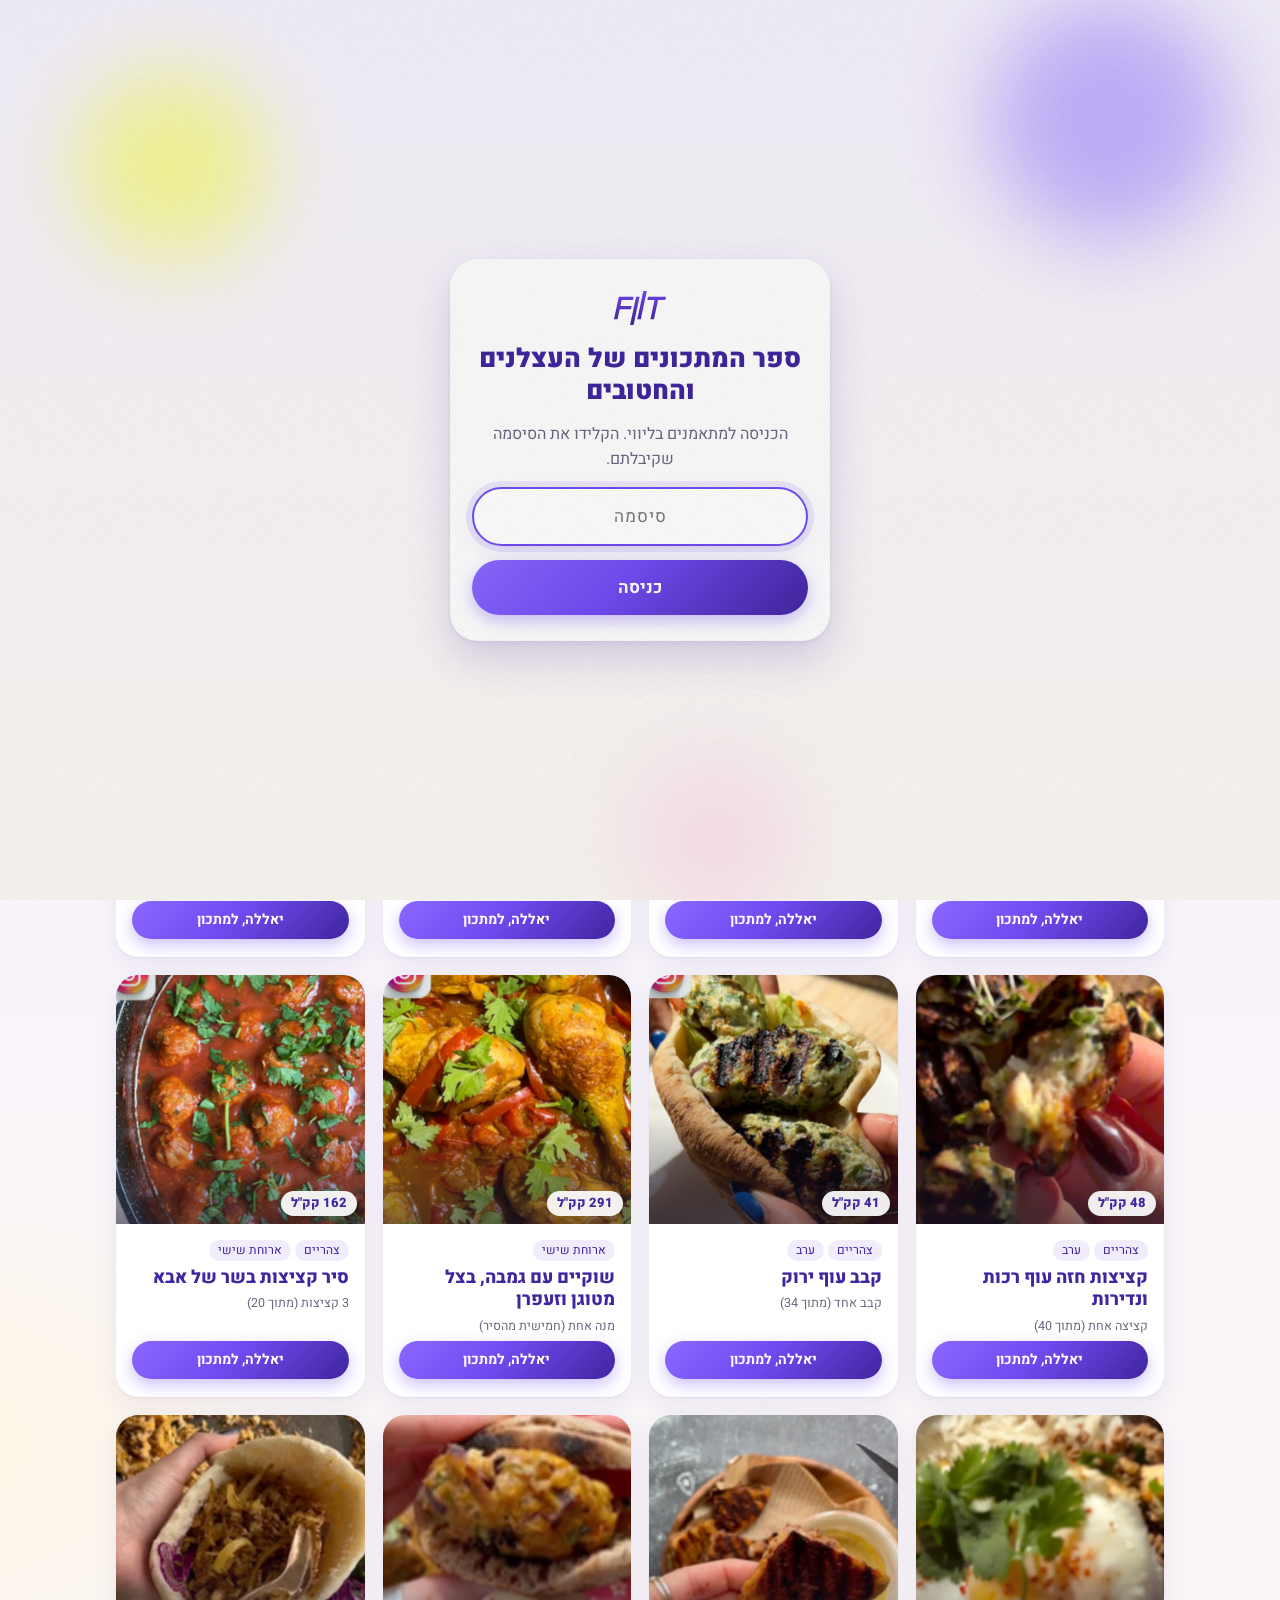
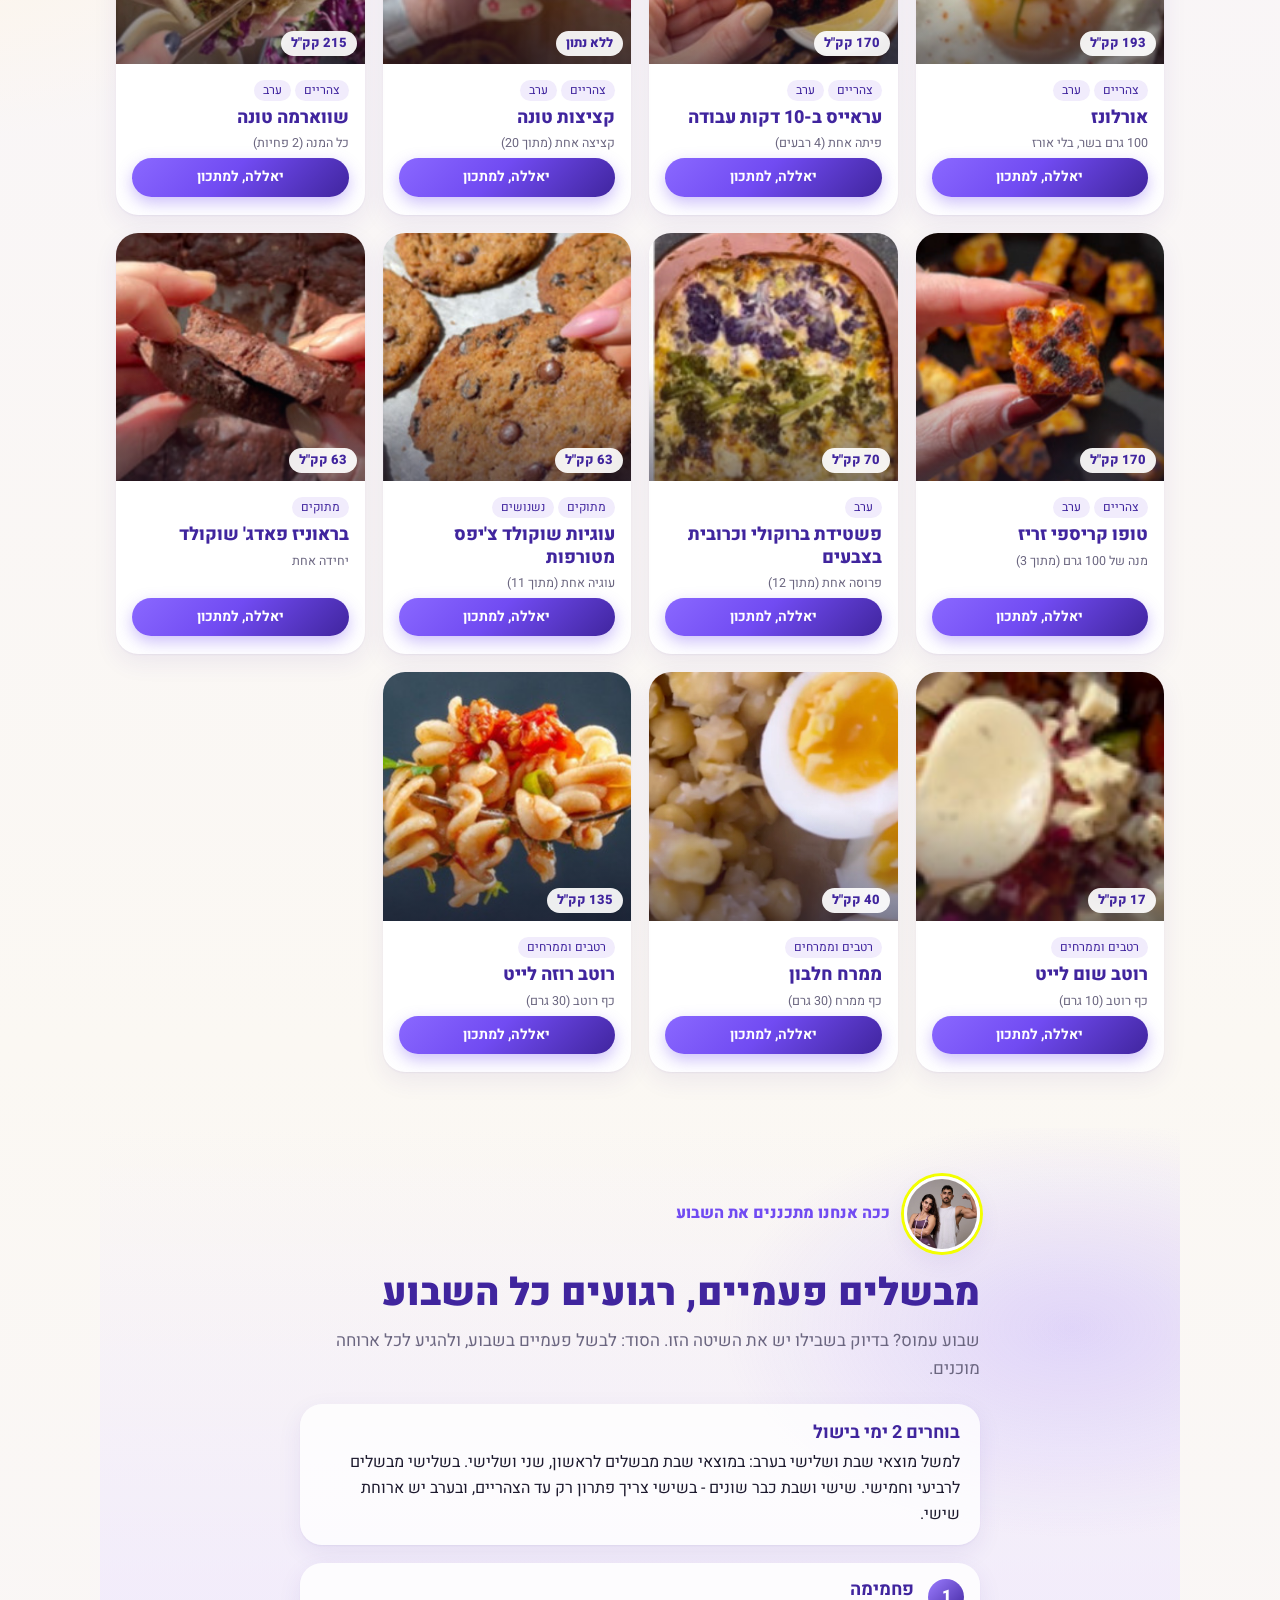
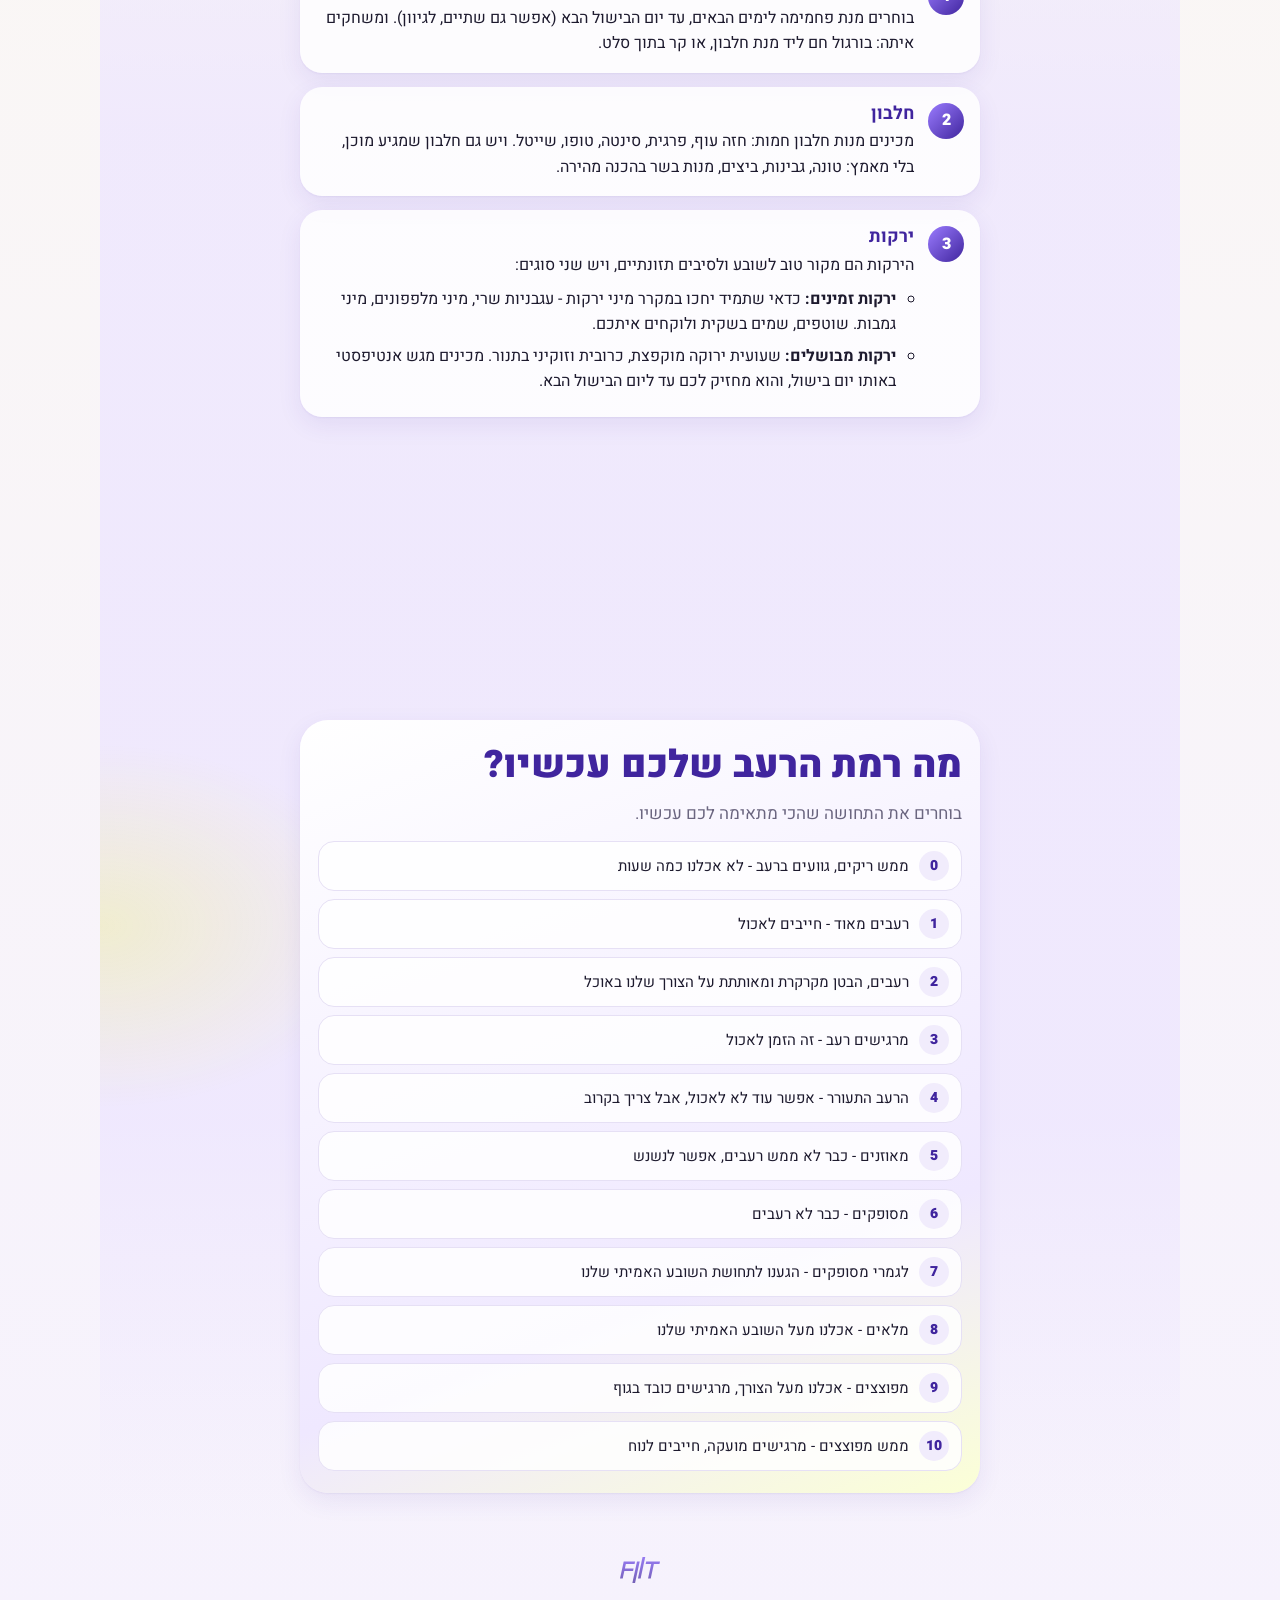
==== index.html @ 49d3787c "ממשק המתכונים של TOOFIT - גרסה 0.1 Co-Authored-By: Claude Opus 5.5 <noreply@anthropic.com>" ====
<!doctype html>
<html lang="he" dir="rtl">
<head>
  <meta charset="utf-8">
  <meta name="viewport" content="width=device-width, initial-scale=1, viewport-fit=cover">
  <meta name="theme-color" content="#f6f2fd">
  <title>ספר המתכונים של TOOFIT</title>
  <link rel="icon" href="assets/logo-icon.svg">
  <link rel="preconnect" href="https://fonts.googleapis.com">
  <link rel="preconnect" href="https://fonts.gstatic.com" crossorigin>
  <link href="https://fonts.googleapis.com/css2?family=Heebo:wght@400;500;700;800;900&display=swap" rel="stylesheet">
  <link rel="stylesheet" href="styles.css">
  <script src="gate.js"></script>
</head>
<body>
  <div class="gate" id="gate" role="dialog" aria-modal="true" aria-labelledby="gateTitle">
    <div class="blobs" aria-hidden="true">
      <span class="blob b1"></span><span class="blob b2"></span><span class="blob b3"></span>
    </div>
    <form class="gate-card" id="gateForm" autocomplete="off">
      <img src="assets/logo.svg" alt="TOOFIT" class="gate-logo">
      <h1 id="gateTitle">ספר המתכונים של <span class="hl">העצלנים והחטובים</span></h1>
      <p>הכניסה למתאמנים בליווי. הקלידו את הסיסמה שקיבלתם.</p>
      <label class="search gate-field">
        <input id="gatePassword" type="password" placeholder="סיסמה" aria-label="סיסמה" required>
      </label>
      <p class="gate-error" id="gateError" role="alert" hidden>הסיסמה לא נכונה. נסו שוב.</p>
      <button type="submit" class="pill pill-primary gate-btn">כניסה</button>
    </form>
  </div>

  <header class="topbar">
    <a href="#top" class="topbar-logo" aria-label="TOOFIT - לראש הדף"><img src="assets/logo.svg" alt="TOOFIT"></a>
    <button class="pill pill-week" id="openWeek" type="button">
      השבוע שלי <span class="count" id="weekCount">0</span>
    </button>
  </header>

  <main id="top">
    <section class="hero">
      <div class="blobs" aria-hidden="true">
        <span class="blob b1"></span><span class="blob b2"></span><span class="blob b3"></span>
      </div>
      <h1>ספר המתכונים של <span class="hl">העצלנים והחטובים</span></h1>
      <p>אוכל טעים ומגוון, עם כל הערכים התזונתיים - בלי להרגיש בדיאטה.</p>
    </section>

    <section class="finder" aria-label="חיפוש וסינון">
      <label class="search">
        <svg viewBox="0 0 24 24" aria-hidden="true"><circle cx="11" cy="11" r="7"/><path d="m20 20-3.5-3.5"/></svg>
        <input id="search" type="search" placeholder="מה בא לך לאכול?" autocomplete="off">
      </label>

      <div class="chips" id="mealChips" role="group" aria-label="סוג ארוחה"></div>
      <div class="chips" id="proteinChips" role="group" aria-label="חלבון"></div>

      <div class="cal-filter">
        <label for="calories">קלוריות למנה</label>
        <select id="calories">
          <option value="">הכל</option>
          <option value="150">עד 150 קק"ל</option>
          <option value="300">עד 300 קק"ל</option>
          <option value="400">עד 400 קק"ל</option>
          <option value="500">עד 500 קק"ל</option>
        </select>
      </div>
    </section>

    <section aria-label="מתכונים">
      <p class="result-count" id="resultCount" aria-live="polite"></p>
      <div class="grid" id="grid"></div>
      <p class="empty" id="empty" hidden>לא מצאנו מתכון כזה. נסו מילה אחרת או הסירו סינון.</p>
    </section>

    <section class="tips" id="tips">
      <div class="tips-inner">
        <figure class="tips-us reveal">
          <img src="assets/idan-gil.jpg" alt="עידן וגיל">
          <figcaption>ככה אנחנו מתכננים את השבוע</figcaption>
        </figure>
        <h2 class="reveal">מבשלים פעמיים, רגועים כל השבוע</h2>
        <p class="lead reveal">שבוע עמוס? בדיוק בשבילו יש את השיטה הזו. הסוד: לבשל פעמיים בשבוע, ולהגיע לכל ארוחה מוכנים.</p>

        <div class="tip-card reveal">
          <h3>בוחרים 2 ימי בישול</h3>
          <p>למשל מוצאי שבת ושלישי בערב: במוצאי שבת מבשלים לראשון, שני ושלישי. בשלישי מבשלים לרביעי וחמישי. שישי ושבת כבר שונים - בשישי צריך פתרון רק עד הצהריים, ובערב יש ארוחת שישי.</p>
        </div>

        <ol class="steps-list">
          <li class="reveal">
            <h3>פחמימה</h3>
            <p>בוחרים מנת פחמימה לימים הבאים, עד יום הבישול הבא (אפשר גם שתיים, לגיוון). ומשחקים איתה: בורגול חם ליד מנת חלבון, או קר בתוך סלט.</p>
          </li>
          <li class="reveal">
            <h3>חלבון</h3>
            <p>מכינים מנות חלבון חמות: חזה עוף, פרגית, סינטה, טופו, שייטל. ויש גם חלבון שמגיע מוכן, בלי מאמץ: טונה, גבינות, ביצים, מנות בשר בהכנה מהירה.</p>
          </li>
          <li class="reveal">
            <h3>ירקות</h3>
            <p>הירקות הם מקור טוב לשובע ולסיבים תזונתיים, ויש שני סוגים:</p>
            <ul>
              <li><strong>ירקות זמינים:</strong> כדאי שתמיד יחכו במקרר מיני ירקות - עגבניות שרי, מיני מלפפונים, מיני גמבות. שוטפים, שמים בשקית ולוקחים איתכם.</li>
              <li><strong>ירקות מבושלים:</strong> שעועית ירוקה מוקפצת, כרובית וזוקיני בתנור. מכינים מגש אנטיפסטי באותו יום בישול, והוא מחזיק לכם עד ליום הבישול הבא.</li>
            </ul>
          </li>
          <li class="reveal">
            <h3>מסתכלים על השבוע</h3>
            <p>צריך קופסאות לעבודה? יש אירוע מיוחד? מתארגנים מראש.</p>
          </li>
        </ol>

        <div class="tip-card glow reveal">
          <h3>למה זה עובד</h3>
          <p>כשמכינים מראש, לא מגיעים רעבים לארוחות - ולא נופלים למאכלים שפחות מתאימים לתקופה שבחרתם לעצמכם.</p>
          <p><strong>בהתחלה</strong> תפספסו לפעמים את הכמויות. עם הזמן זה משתפר - לבשל זה סקיל.</p>
        </div>

        <div class="hunger-check reveal" id="hungerCheck">
          <h2>מה רמת הרעב שלכם עכשיו?</h2>
          <p class="lead">בוחרים את התחושה שהכי מתאימה לכם עכשיו.</p>
          <div class="feel-options" id="feelOptions" role="group" aria-label="מה רמת הרעב שלכם עכשיו"></div>
        </div>

        <div class="scale-box" id="scaleBox" hidden>
          <h2>סולם הרעב והשובע</h2>
          <p class="lead"><strong>אוכלים בשלב 3, עוצרים בשלב 7.</strong> אפשר להזיז את הסמן.</p>
          <div class="scale-readout" id="scaleReadout">
            <span class="scale-num" id="scaleNum">3</span>
            <p class="scale-text" id="scaleText"></p>
          </div>
          <input type="range" id="scaleRange" min="0" max="10" step="1" value="3" aria-label="שלב בסולם הרעב והשובע">
          <div class="scale-ticks" aria-hidden="true" id="scaleTicks"></div>
          <div class="feel-result" id="feelResult" aria-live="polite"></div>
          <button type="button" class="again" data-feel-again>לבחור תחושה אחרת</button>
        </div>
      </div>
    </section>
  </main>

  <footer class="footer">
    <img src="assets/logo.svg" alt="TOOFIT">
  </footer>

  <div class="sheet-backdrop" id="backdrop" hidden></div>

  <article class="sheet" id="recipeSheet" role="dialog" aria-modal="true" aria-labelledby="recipeTitle" hidden>
    <div class="close-wrap"><button class="close" type="button" data-close aria-label="סגירה">×</button></div>
    <div id="recipeBody"></div>
  </article>

  <aside class="sheet" id="weekSheet" role="dialog" aria-modal="true" aria-labelledby="weekTitle" hidden>
    <div class="close-wrap"><button class="close" type="button" data-close aria-label="סגירה">×</button></div>
    <div class="sheet-inner">
      <h2 id="weekTitle">השבוע שלי</h2>
      <div class="tip-card glow">
        <p>בחרתם מתכונים? לוחצים "שמירה לשבוע", ומתחילים לחשוב איך להכפיל כמויות כדי שיספיקו לכמה ימים קדימה. ואל תשכחו לבחור חלבון, פחמימה וירקות.</p>
        <a href="#tips" class="link" data-close>איך מתכוננים לשבוע ←</a>
      </div>
      <ul class="week-list" id="weekList"></ul>
      <p class="empty" id="weekEmpty">עוד לא שמרתם מתכונים. לוחצים "שמירה לשבוע" על מה שמתחשק.</p>
      <p class="note">הרשימה נשמרת רק בטלפון הזה. מחיקת נתוני הדפדפן או החלפת טלפון ימחקו אותה.</p>
    </div>
  </aside>

  <div class="toast" id="toast" role="status" aria-live="polite"></div>

  <script src="data/recipes.js"></script>
  <script src="app.js"></script>
</body>
</html>
---- styles.css ----
:root {
  --purple: #714bf2;
  --purple-dark: #40259e;
  --yellow: #f3ff00;
  --ink: #1d1a2e;
  --muted: #6b6680;
  --bg: #f6f2fd;
  --bg-warm: #fbf8f3;
  --card: #ffffff;
  --soft: #f1ecfc;
  --line: #e6e0f5;
  --radius: 22px;
  --shadow: 0 1px 2px rgba(64, 37, 158, .06), 0 8px 24px rgba(64, 37, 158, .08);
  --shadow-lift: 0 2px 4px rgba(64, 37, 158, .08), 0 18px 40px rgba(64, 37, 158, .18);
  --ease: cubic-bezier(.2, .8, .2, 1);
  --spring: cubic-bezier(.34, 1.56, .64, 1);
}

* { box-sizing: border-box; }

html { scroll-behavior: smooth; -webkit-text-size-adjust: 100%; }

body {
  margin: 0;
  min-height: 100vh;
  background:
    radial-gradient(1200px 600px at 100% -10%, #ece4ff 0%, transparent 60%),
    radial-gradient(900px 500px at -10% 30%, #fff6e3 0%, transparent 60%),
    linear-gradient(180deg, var(--bg) 0%, var(--bg-warm) 55%, var(--bg) 100%);
  color: var(--ink);
  font-family: "Heebo", system-ui, sans-serif;
  font-size: 16px;
  line-height: 1.6;
  direction: rtl;
  text-align: right;
}

/* Paper grain over the whole page */
body::after {
  content: ""; position: fixed; inset: 0; z-index: 100; pointer-events: none;
  opacity: .07; mix-blend-mode: multiply;
  background-image: url("data:image/svg+xml,%3Csvg xmlns='http://www.w3.org/2000/svg' width='160' height='160'%3E%3Cfilter id='n'%3E%3CfeTurbulence type='fractalNoise' baseFrequency='.9' numOctaves='3' stitchTiles='stitch'/%3E%3CfeColorMatrix values='0 0 0 0 0 0 0 0 0 0 0 0 0 0 0 0 0 0 1 0'/%3E%3C/filter%3E%3Crect width='100%25' height='100%25' filter='url(%23n)'/%3E%3C/svg%3E");
}

body.locked { overflow: hidden; }

img { max-width: 100%; display: block; }

h1, h2, h3 { color: var(--purple-dark); line-height: 1.25; margin: 0; }

button, input, select { font: inherit; color: inherit; }

main, .footer { max-width: 1080px; margin: 0 auto; padding: 0 16px; }

/* Top bar */
.topbar {
  position: sticky; top: 0; z-index: 20;
  display: flex; align-items: center; justify-content: space-between;
  padding: 10px 16px;
  padding-top: max(10px, env(safe-area-inset-top));
  background: rgba(246, 242, 253, .72);
  backdrop-filter: saturate(180%) blur(18px);
  -webkit-backdrop-filter: saturate(180%) blur(18px);
  border-bottom: 1px solid rgba(113, 75, 242, .1);
}
.topbar-logo img { height: 28px; width: auto; }

.pill {
  border: 0; border-radius: 999px; cursor: pointer;
  padding: 10px 18px; font-weight: 700;
  display: inline-flex; align-items: center; justify-content: center; gap: 8px;
  transition: transform .2s var(--spring), background .25s, box-shadow .25s, color .25s;
  text-decoration: none; -webkit-tap-highlight-color: transparent;
}
.pill:active { transform: scale(.95); }
.pill-primary {
  background: linear-gradient(135deg, #8a68ff 0%, var(--purple) 45%, var(--purple-dark) 100%);
  color: #fff; box-shadow: 0 6px 16px rgba(113, 75, 242, .35);
}
.pill-primary:hover { box-shadow: 0 10px 22px rgba(113, 75, 242, .45); }
.pill-ghost { background: var(--soft); color: var(--purple-dark); }
.pill-week { background: #fff; color: var(--purple-dark); padding: 8px 14px; font-size: 15px; box-shadow: var(--shadow); }
.count {
  min-width: 22px; height: 22px; border-radius: 999px; padding: 0 6px;
  background: var(--purple); color: #fff; font-size: 13px;
  display: inline-flex; align-items: center; justify-content: center;
}
.count.bump { animation: bump .5s var(--spring); }
@keyframes bump { 40% { transform: scale(1.45); background: var(--yellow); color: var(--ink); } }

/* Hero with moving gradient blobs */
.hero { position: relative; text-align: center; padding: 48px 0 28px; isolation: isolate; }
.blobs { position: absolute; inset: -20px -16px 0; z-index: -1; overflow: hidden; pointer-events: none; }
.blob { position: absolute; border-radius: 50%; filter: blur(42px); opacity: .55; will-change: transform; }
.b1 { width: 240px; height: 240px; background: #9b7cff; top: 0; right: 4%; animation: drift1 14s ease-in-out infinite alternate; }
.b2 { width: 190px; height: 190px; background: var(--yellow); top: 70px; left: 6%; opacity: .4; animation: drift2 17s ease-in-out infinite alternate; }
.b3 { width: 160px; height: 160px; background: #ffb8e1; bottom: -20px; right: 38%; opacity: .35; animation: drift3 12s ease-in-out infinite alternate; }
@keyframes drift1 { to { transform: translate(-70px, 50px) scale(1.15); } }
@keyframes drift2 { to { transform: translate(60px, -30px) scale(.9); } }
@keyframes drift3 { to { transform: translate(-40px, -40px) scale(1.2); } }

.hero h1 { font-size: clamp(32px, 9vw, 58px); font-weight: 900; letter-spacing: -.5px; }
.hero .hl {
  background: linear-gradient(90deg, var(--purple-dark), var(--purple), #9b7cff, var(--purple));
  background-size: 300% 100%;
  -webkit-background-clip: text; background-clip: text; color: transparent;
  animation: shine 8s linear infinite;
}
@keyframes shine { to { background-position: -300% 0; } }
.hero p { color: var(--muted); font-size: 18px; margin: 14px auto 0; max-width: 34ch; }

/* Finder */
.finder { display: grid; gap: 12px; padding-bottom: 8px; }

.search {
  display: flex; align-items: center; gap: 10px;
  background: rgba(255, 255, 255, .85); border-radius: 999px; padding: 0 18px;
  border: 2px solid transparent; box-shadow: var(--shadow);
  transition: border-color .2s, box-shadow .3s;
}
.search:focus-within { border-color: var(--purple); box-shadow: 0 0 0 6px rgba(113, 75, 242, .12), var(--shadow); }
.search svg { width: 20px; height: 20px; fill: none; stroke: var(--purple); stroke-width: 2; stroke-linecap: round; flex: none; }
.search input {
  flex: 1; min-width: 0; border: 0; background: none; outline: none;
  padding: 14px 0; font-size: 17px;
}

.chips {
  display: flex; gap: 8px; overflow-x: auto;
  margin: 0 -16px; padding: 4px 16px;
  scrollbar-width: none;
}
.chips::-webkit-scrollbar { display: none; }
.chip {
  flex: none; border: 1.5px solid var(--line); background: rgba(255, 255, 255, .7);
  border-radius: 999px; padding: 7px 15px; font-size: 15px; cursor: pointer;
  transition: background .25s var(--ease), border-color .25s, transform .3s var(--spring), box-shadow .25s;
  white-space: nowrap; -webkit-tap-highlight-color: transparent;
}
.chip:active { transform: scale(.92); }
.chip[aria-pressed="true"] {
  background: var(--yellow); border-color: var(--yellow); color: var(--ink); font-weight: 700;
  box-shadow: 0 4px 14px rgba(200, 210, 0, .45);
  animation: pop .4s var(--spring);
}
@keyframes pop { 50% { transform: scale(1.08); } }

.cal-filter { display: flex; align-items: center; gap: 8px; font-size: 14px; color: var(--muted); }
.cal-filter select {
  border: 1px solid var(--line); border-radius: 999px; background: rgba(255, 255, 255, .8);
  padding: 4px 12px; font-size: 14px; color: var(--muted);
}

.result-count { color: var(--muted); font-size: 14px; margin: 12px 0 10px; }

/* Grid + cards. Two columns on phones keeps the book's small photos sharp. */
.grid { display: grid; grid-template-columns: repeat(2, 1fr); gap: 12px; }
@media (min-width: 700px) { .grid { grid-template-columns: repeat(3, 1fr); gap: 18px; } }
@media (min-width: 1000px) { .grid { grid-template-columns: repeat(4, 1fr); } }

.card {
  background: var(--card); border-radius: var(--radius); overflow: hidden;
  display: flex; flex-direction: column; cursor: pointer;
  box-shadow: var(--shadow);
  transition: transform .35s var(--ease), box-shadow .35s var(--ease), opacity .5s var(--ease);
  -webkit-tap-highlight-color: transparent;
  transform-style: preserve-3d;
}
.card.pre { opacity: 0; transform: translateY(24px) scale(.97); }
.card:hover { box-shadow: var(--shadow-lift); }
.card:active { transform: scale(.97); }

.card-img { position: relative; aspect-ratio: 1 / 1; overflow: hidden; background: var(--soft); }
.card-img img { width: 100%; height: 100%; object-fit: cover; transition: transform .7s var(--ease); }
.card:hover .card-img img { transform: scale(1.06); }
.card-img::after {
  content: ""; position: absolute; inset: auto 0 0 0; height: 45%;
  background: linear-gradient(to top, rgba(29, 26, 46, .55), transparent);
  pointer-events: none;
}
.kcal-badge {
  position: absolute; bottom: 8px; right: 8px; z-index: 1;
  background: rgba(255, 255, 255, .92); color: var(--purple-dark);
  border-radius: 999px; padding: 2px 10px; font-size: 13px; font-weight: 800;
  backdrop-filter: blur(6px);
}
.saved-dot {
  position: absolute; top: 8px; left: 8px; z-index: 1;
  width: 28px; height: 28px; border-radius: 50%;
  background: var(--yellow); color: var(--ink); font-size: 14px; font-weight: 900;
  display: flex; align-items: center; justify-content: center;
  transform: scale(0); transition: transform .4s var(--spring);
}
.card.is-saved .saved-dot { transform: scale(1); }

.placeholder {
  width: 100%; height: 100%;
  display: flex; align-items: center; justify-content: center;
  background: linear-gradient(135deg, #e3d9ff, #c9b8ff 55%, #f6ffb3);
}
.placeholder img { width: auto; height: 38%; opacity: .5; object-fit: contain; }

.card-body { padding: 12px 12px 14px; display: flex; flex-direction: column; gap: 6px; flex: 1; }
.tags { display: flex; flex-wrap: wrap; gap: 4px; }
.tag { font-size: 12px; color: var(--purple-dark); background: var(--soft); border-radius: 999px; padding: 1px 9px; }
.card h3 { font-size: 16px; font-weight: 800; }
.card-serving { color: var(--muted); font-size: 12.5px; line-height: 1.35; margin: 0; }
.card .pill { margin-top: auto; padding: 8px 12px; font-size: 14px; width: 100%; }
@media (min-width: 700px) {
  .card-body { padding: 16px 16px 18px; }
  .card h3 { font-size: 18px; }
}

.empty { text-align: center; color: var(--muted); padding: 28px 8px; }

/* Scroll reveal */
.reveal { opacity: 0; transform: translateY(22px); transition: opacity .7s var(--ease), transform .7s var(--ease); }
.reveal.in { opacity: 1; transform: none; }

/* Tips */
.tips { margin: 56px -16px 0; padding: 48px 16px 32px; position: relative; }
.tips::before {
  content: ""; position: absolute; inset: 0; z-index: -1;
  background:
    radial-gradient(500px 300px at 90% 10%, rgba(155, 124, 255, .25), transparent 70%),
    radial-gradient(400px 260px at 0% 70%, rgba(243, 255, 0, .18), transparent 70%),
    linear-gradient(180deg, rgba(255, 255, 255, 0), rgba(236, 228, 255, .7) 30%, rgba(236, 228, 255, .7) 80%, rgba(255, 255, 255, 0));
}
.tips-inner { max-width: 680px; margin: 0 auto; }
.tips h2 { font-size: clamp(26px, 7vw, 38px); font-weight: 900; }
.tips .lead { color: var(--muted); font-size: 17px; margin: 10px 0 22px; }
.tips-us { margin: 0 0 18px; display: flex; align-items: center; gap: 14px; }
.tips-us img {
  width: 76px; height: 76px; border-radius: 50%; object-fit: cover;
  border: 3px solid #fff; box-shadow: 0 0 0 3px var(--yellow), var(--shadow);
}
.tips-us figcaption { font-weight: 800; color: var(--purple); }

.tip-card { background: rgba(255, 255, 255, .8); border-radius: var(--radius); padding: 18px 20px; margin-bottom: 18px; box-shadow: var(--shadow); }
.tip-card h3 { font-size: 18px; margin-bottom: 6px; }
.tip-card p { margin: 0 0 8px; }
.tip-card p:last-child { margin-bottom: 0; }
.tip-card.glow {
  background: linear-gradient(135deg, #ffffff 0%, #efe8ff 60%, #fbffd6 100%);
  border: 1px solid rgba(113, 75, 242, .15);
}

.steps-list { list-style: none; padding: 0; margin: 0 0 18px; counter-reset: s; display: grid; gap: 14px; }
.steps-list > li {
  counter-increment: s; position: relative;
  padding: 16px 66px 16px 18px; background: rgba(255, 255, 255, .85);
  border-radius: var(--radius); box-shadow: var(--shadow);
}
.steps-list > li::before {
  content: counter(s); position: absolute; right: 16px; top: 16px;
  width: 36px; height: 36px; border-radius: 50%;
  background: linear-gradient(135deg, #9b7cff, var(--purple-dark)); color: #fff; font-weight: 900;
  display: flex; align-items: center; justify-content: center;
}
.steps-list h3 { font-size: 18px; }
.steps-list p { margin: 4px 0 0; }
.steps-list ul { margin: 8px 0 0; padding-right: 18px; }
.steps-list ul li { margin-bottom: 6px; }

/* Hunger scale slider */
.scale-box {
  margin-top: 18px; padding: 22px 18px; border-radius: 28px;
  background: rgba(255, 255, 255, .85); box-shadow: var(--shadow);
}
.scale-box .lead { margin-bottom: 16px; }
.scale-readout {
  display: flex; align-items: center; gap: 14px; min-height: 96px;
  padding: 14px 16px; border-radius: 20px; margin-bottom: 18px;
  transition: background .4s var(--ease);
  background: var(--soft);
}
.scale-readout[data-zone="key"] { background: var(--yellow); }
.scale-readout[data-zone="ok"] { background: #efe8ff; }
.scale-readout[data-zone="far"] { background: #ddd2ff; }
.scale-num {
  flex: none; width: 60px; height: 60px; border-radius: 50%;
  background: #fff; color: var(--purple-dark); font-size: 30px; font-weight: 900;
  display: flex; align-items: center; justify-content: center; box-shadow: var(--shadow);
}
.scale-num.tick { animation: pop .35s var(--spring); }
.scale-text { margin: 0; font-size: 17px; font-weight: 600; }

#scaleRange {
  -webkit-appearance: none; appearance: none; width: 100%; height: 14px; border-radius: 999px; outline: none;
  direction: rtl;
  background: linear-gradient(to left, #40259e 0%, #9b7cff 22%, #f3ff00 30%, #f3ff00 70%, #9b7cff 78%, #40259e 100%);
}
#scaleRange::-webkit-slider-thumb {
  -webkit-appearance: none; width: 32px; height: 32px; border-radius: 50%;
  background: #fff; border: 4px solid var(--purple); box-shadow: 0 4px 12px rgba(64, 37, 158, .35); cursor: grab;
}
#scaleRange::-moz-range-thumb {
  width: 26px; height: 26px; border-radius: 50%;
  background: #fff; border: 4px solid var(--purple); box-shadow: 0 4px 12px rgba(64, 37, 158, .35); cursor: grab;
}
.scale-ticks { display: flex; justify-content: space-between; padding: 8px 6px 0; font-size: 13px; color: var(--muted); }
.scale-ticks span.key { color: var(--purple-dark); font-weight: 900; }

/* Hunger check */
.scale-box.opening { animation: open-down .55s var(--ease) both; }
@keyframes open-down { from { opacity: 0; transform: translateY(-14px) scale(.98); } }
.hunger-check {
  margin-top: 36px; padding: 22px 18px; border-radius: 28px;
  background: linear-gradient(160deg, #ffffff 0%, #efe8ff 70%, #fbffd6 100%);
  box-shadow: var(--shadow);
}
.hunger-check .lead { margin-bottom: 14px; }
.feel-options { display: grid; gap: 8px; }
.feel {
  display: grid; grid-template-columns: 30px 1fr; gap: 10px; align-items: center;
  width: 100%; text-align: right; cursor: pointer;
  border: 1.5px solid var(--line); background: rgba(255, 255, 255, .85);
  border-radius: 16px; padding: 9px 12px; font-size: 15px; line-height: 1.4;
  transition: background .25s var(--ease), border-color .25s, transform .3s var(--spring);
  -webkit-tap-highlight-color: transparent;
}
.feel:active { transform: scale(.97); }
.feel[hidden] { display: none; }
.feel .n {
  width: 30px; height: 30px; border-radius: 50%; background: var(--soft);
  color: var(--purple-dark); font-weight: 900; font-size: 14px;
  display: flex; align-items: center; justify-content: center;
}
.feel[aria-pressed="true"] { background: var(--yellow); border-color: var(--yellow); font-weight: 700; animation: pop .4s var(--spring); }
.feel[aria-pressed="true"] .n { background: #fff; }
.feel-result {
  margin-top: 16px; padding: 18px; border-radius: 20px;
  background: var(--purple-dark); color: #fff;
  animation: rise .45s var(--ease) both;
}
.feel-result .msg { margin: 0 0 12px; font-size: 18px; font-weight: 700; line-height: 1.45; }
.feel-result .msg:last-child { margin-bottom: 0; }
.feel-result .pill { background: var(--yellow); color: var(--ink); }
.again { display: block; margin: 14px auto 0; background: none; border: 0; color: var(--purple); font-weight: 700; font-size: 14px; cursor: pointer; padding: 4px; }

.footer { padding: 32px 16px calc(32px + env(safe-area-inset-bottom)); text-align: center; }
.footer img { height: 26px; width: auto; margin: 0 auto; opacity: .7; }

/* Sheets (recipe + week) */
.sheet-backdrop {
  position: fixed; inset: 0; z-index: 30; background: rgba(29, 16, 70, .4);
  backdrop-filter: blur(3px); -webkit-backdrop-filter: blur(3px);
  opacity: 0; transition: opacity .35s var(--ease);
}
.sheet-backdrop.open { opacity: 1; }

.sheet {
  position: fixed; z-index: 40; inset: auto 0 0 0;
  max-height: 94vh; max-height: 94dvh; overflow-y: auto; overscroll-behavior: contain;
  background: var(--bg-warm); border-radius: 26px 26px 0 0;
  transform: translateY(100%); transition: transform .45s var(--ease);
  padding-bottom: env(safe-area-inset-bottom);
}
.sheet.open { transform: none; }
.sheet.no-slide { transition: none; }
@media (min-width: 760px) {
  .sheet {
    inset: 50% auto auto 50%; width: 680px; max-height: 88vh; border-radius: 26px;
    transform: translate(-50%, -46%) scale(.96); opacity: 0;
    transition: transform .45s var(--ease), opacity .3s var(--ease);
  }
  .sheet.open { transform: translate(-50%, -50%); opacity: 1; }
}

.close-wrap { position: sticky; top: 0; height: 0; z-index: 3; }
.close {
  position: absolute; top: 12px; left: 12px;
  width: 38px; height: 38px; border-radius: 50%; border: 0; cursor: pointer;
  background: rgba(255, 255, 255, .92); font-size: 24px; line-height: 1;
  box-shadow: 0 2px 10px rgba(0, 0, 0, .12);
  transition: transform .3s var(--spring);
}
.close:active { transform: scale(.85) rotate(90deg); }

.sheet-inner { padding: 22px 20px 28px; }
.sheet-inner > h2 { font-size: 26px; font-weight: 900; margin-bottom: 14px; }

/* Recipe hero: the small book photo sits sharp in the middle, over a blurred copy of itself */
.recipe-hero {
  position: relative; overflow: hidden; height: 300px;
  display: flex; align-items: center; justify-content: center;
  background: linear-gradient(135deg, #e3d9ff, #c9b8ff 55%, #f6ffb3);
}
.recipe-hero::before {
  content: ""; position: absolute; inset: -30px;
  background: var(--hero-bg, none) center / cover no-repeat;
  filter: blur(28px) saturate(1.4); opacity: .85;
}
.recipe-hero::after {
  content: ""; position: absolute; inset: auto 0 0 0; height: 60px;
  background: linear-gradient(to top, var(--bg-warm), transparent);
}
.recipe-hero > img {
  position: relative; z-index: 1; max-height: 236px; max-width: 72%; width: auto;
  border-radius: 20px; box-shadow: 0 18px 40px rgba(29, 16, 70, .35);
  animation: float-in .6s .1s var(--spring) both;
}
@keyframes float-in { from { opacity: 0; transform: translateY(18px) scale(.92); } }
.recipe-hero .placeholder { position: absolute; inset: 0; }

.recipe-head h2 { font-size: 28px; font-weight: 900; margin: 10px 0 6px; }
.recipe-head .desc { color: var(--muted); margin: 0 0 16px; }

.actions { display: flex; gap: 10px; flex-wrap: wrap; margin-bottom: 22px; }
.actions .pill { flex: 1 1 140px; padding: 13px 18px; }
.pill-save { background: #fff; color: var(--purple-dark); box-shadow: var(--shadow); }
.pill-save[aria-pressed="true"] { background: var(--yellow); color: var(--ink); }
.pill-save.burst { animation: pop .45s var(--spring); }

.nutrition {
  background: linear-gradient(135deg, #ffffff, #f1ecfc);
  border-radius: var(--radius); padding: 16px; margin-bottom: 24px; box-shadow: var(--shadow);
}
.nutrition h3, .recipe-section h3 { font-size: 20px; font-weight: 800; margin-bottom: 4px; }
.nutrition .per { color: var(--muted); font-size: 14px; margin: 0 0 12px; }
.nutri-grid { display: grid; grid-template-columns: repeat(4, 1fr); gap: 8px; text-align: center; }
.nutri-grid div { background: #fff; border-radius: 14px; padding: 10px 4px; }
.nutri-grid strong { display: block; font-size: 20px; color: var(--purple-dark); line-height: 1.2; font-variant-numeric: tabular-nums; }
.nutri-grid span { font-size: 12.5px; color: var(--muted); }
.nutri-grid .main { background: var(--purple); }
.nutri-grid .main strong, .nutri-grid .main span { color: #fff; }

.recipe-section { margin-bottom: 24px; }
.recipe-section .yield { color: var(--muted); font-size: 14px; margin: 0 0 8px; }
.ingredients { padding: 0; margin: 0; list-style: none; }
.ingredients li {
  padding: 10px 0; border-bottom: 1px solid var(--line); display: flex; gap: 12px; cursor: pointer;
  transition: color .25s, opacity .25s; -webkit-tap-highlight-color: transparent;
}
.ingredients li::before {
  content: ""; flex: none; width: 20px; height: 20px; border-radius: 6px; margin-top: 3px;
  border: 2px solid var(--purple); background: #fff;
  transition: background .25s, transform .3s var(--spring);
}
.ingredients li.done { color: var(--muted); text-decoration: line-through; opacity: .7; }
.ingredients li.done::before {
  background: var(--purple) url("data:image/svg+xml,%3Csvg xmlns='http://www.w3.org/2000/svg' viewBox='0 0 24 24' fill='none' stroke='white' stroke-width='3.5' stroke-linecap='round' stroke-linejoin='round'%3E%3Cpath d='m5 12 5 5 9-10'/%3E%3C/svg%3E") center / 14px no-repeat;
  transform: scale(1.1);
}
.check-hint { color: var(--muted); font-size: 13px; margin: 0 0 4px; }

.method { padding: 0; margin: 0; list-style: none; counter-reset: m; }
.method li { counter-increment: m; position: relative; padding: 0 42px 16px 0; }
.method li::before {
  content: counter(m); position: absolute; right: 0; top: 1px;
  width: 28px; height: 28px; border-radius: 50%;
  background: linear-gradient(135deg, #9b7cff, var(--purple-dark)); color: #fff; font-weight: 800; font-size: 14px;
  display: flex; align-items: center; justify-content: center;
}
.recipe-tip { background: linear-gradient(135deg, #fbffd1, #f3ffa6); border-radius: var(--radius); padding: 14px 18px; }
.recipe-tip h3 { font-size: 17px; margin-bottom: 2px; }
.recipe-tip p { margin: 0; }
.source { color: var(--muted); font-size: 13px; text-align: center; margin: 18px 0 0; }

.link { color: var(--purple); font-weight: 700; text-decoration: none; display: inline-block; margin-top: 6px; }

.week-list { list-style: none; padding: 0; margin: 8px 0 0; display: grid; gap: 10px; }
.week-item {
  display: grid; grid-template-columns: 64px 1fr auto; gap: 12px; align-items: center;
  background: #fff; border-radius: 18px; padding: 8px; cursor: pointer; box-shadow: var(--shadow);
  animation: rise .4s var(--ease) both;
}
@keyframes rise { from { opacity: 0; transform: translateY(10px); } }
.week-item .thumb { width: 64px; height: 64px; border-radius: 14px; overflow: hidden; background: var(--soft); }
.week-item .thumb img { width: 100%; height: 100%; object-fit: cover; }
.week-item strong { display: block; color: var(--purple-dark); line-height: 1.3; }
.week-item small { color: var(--muted); }
.remove {
  border: 0; background: var(--soft); border-radius: 999px; padding: 6px 12px;
  font-size: 13px; color: var(--muted); cursor: pointer;
}
.note { color: var(--muted); font-size: 13px; margin: 18px 0 0; text-align: center; }

/* Photo that flies into "השבוע שלי" on save */
.flyer {
  position: fixed; z-index: 60; border-radius: 14px; object-fit: cover; pointer-events: none;
  box-shadow: 0 10px 24px rgba(29, 16, 70, .35);
}

.toast {
  position: fixed; z-index: 70; left: 50%; bottom: calc(20px + env(safe-area-inset-bottom));
  transform: translate(-50%, 140%); opacity: 0;
  background: var(--ink); color: #fff; border-radius: 999px; padding: 10px 18px;
  font-weight: 600; font-size: 15px; white-space: nowrap; box-shadow: 0 10px 30px rgba(0, 0, 0, .25);
  transition: transform .45s var(--spring), opacity .3s;
}
.toast.show { transform: translate(-50%, 0); opacity: 1; }

/* Password gate */
.gate {
  position: fixed; inset: 0; z-index: 90; overflow: hidden; isolation: isolate;
  display: flex; align-items: center; justify-content: center; padding: 16px;
  background: linear-gradient(180deg, var(--bg) 0%, var(--bg-warm) 100%);
  transition: opacity .45s var(--ease), transform .45s var(--ease);
}
html:not(.unlocked) body { overflow: hidden; }
html.unlocked .gate { display: none; }
html.unlocking .gate { opacity: 0; transform: scale(1.04); }
.gate .blobs { inset: 0; }
.gate-card {
  width: 100%; max-width: 380px; text-align: center;
  background: rgba(255, 255, 255, .8); backdrop-filter: blur(12px); -webkit-backdrop-filter: blur(12px);
  border-radius: 28px; padding: 32px 22px 26px; box-shadow: var(--shadow-lift);
  display: grid; gap: 14px;
}
.gate-logo { height: 34px; width: auto; margin: 0 auto 4px; }
.gate-card h1 { font-size: 26px; font-weight: 900; }
.gate-card p { margin: 0; color: var(--muted); }
.gate-field input { text-align: center; letter-spacing: 1px; }
.gate-error { color: #c0265a !important; font-weight: 700; font-size: 15px; }
.gate-btn { padding: 14px 18px; font-size: 17px; }
.shake { animation: shake .4s var(--ease); }
@keyframes shake { 20%, 60% { transform: translateX(-8px); } 40%, 80% { transform: translateX(8px); } }

@media (prefers-reduced-motion: reduce) {
  *, *::before, *::after { animation: none !important; transition: none !important; }
  .reveal, .card.pre { opacity: 1; transform: none; }
}
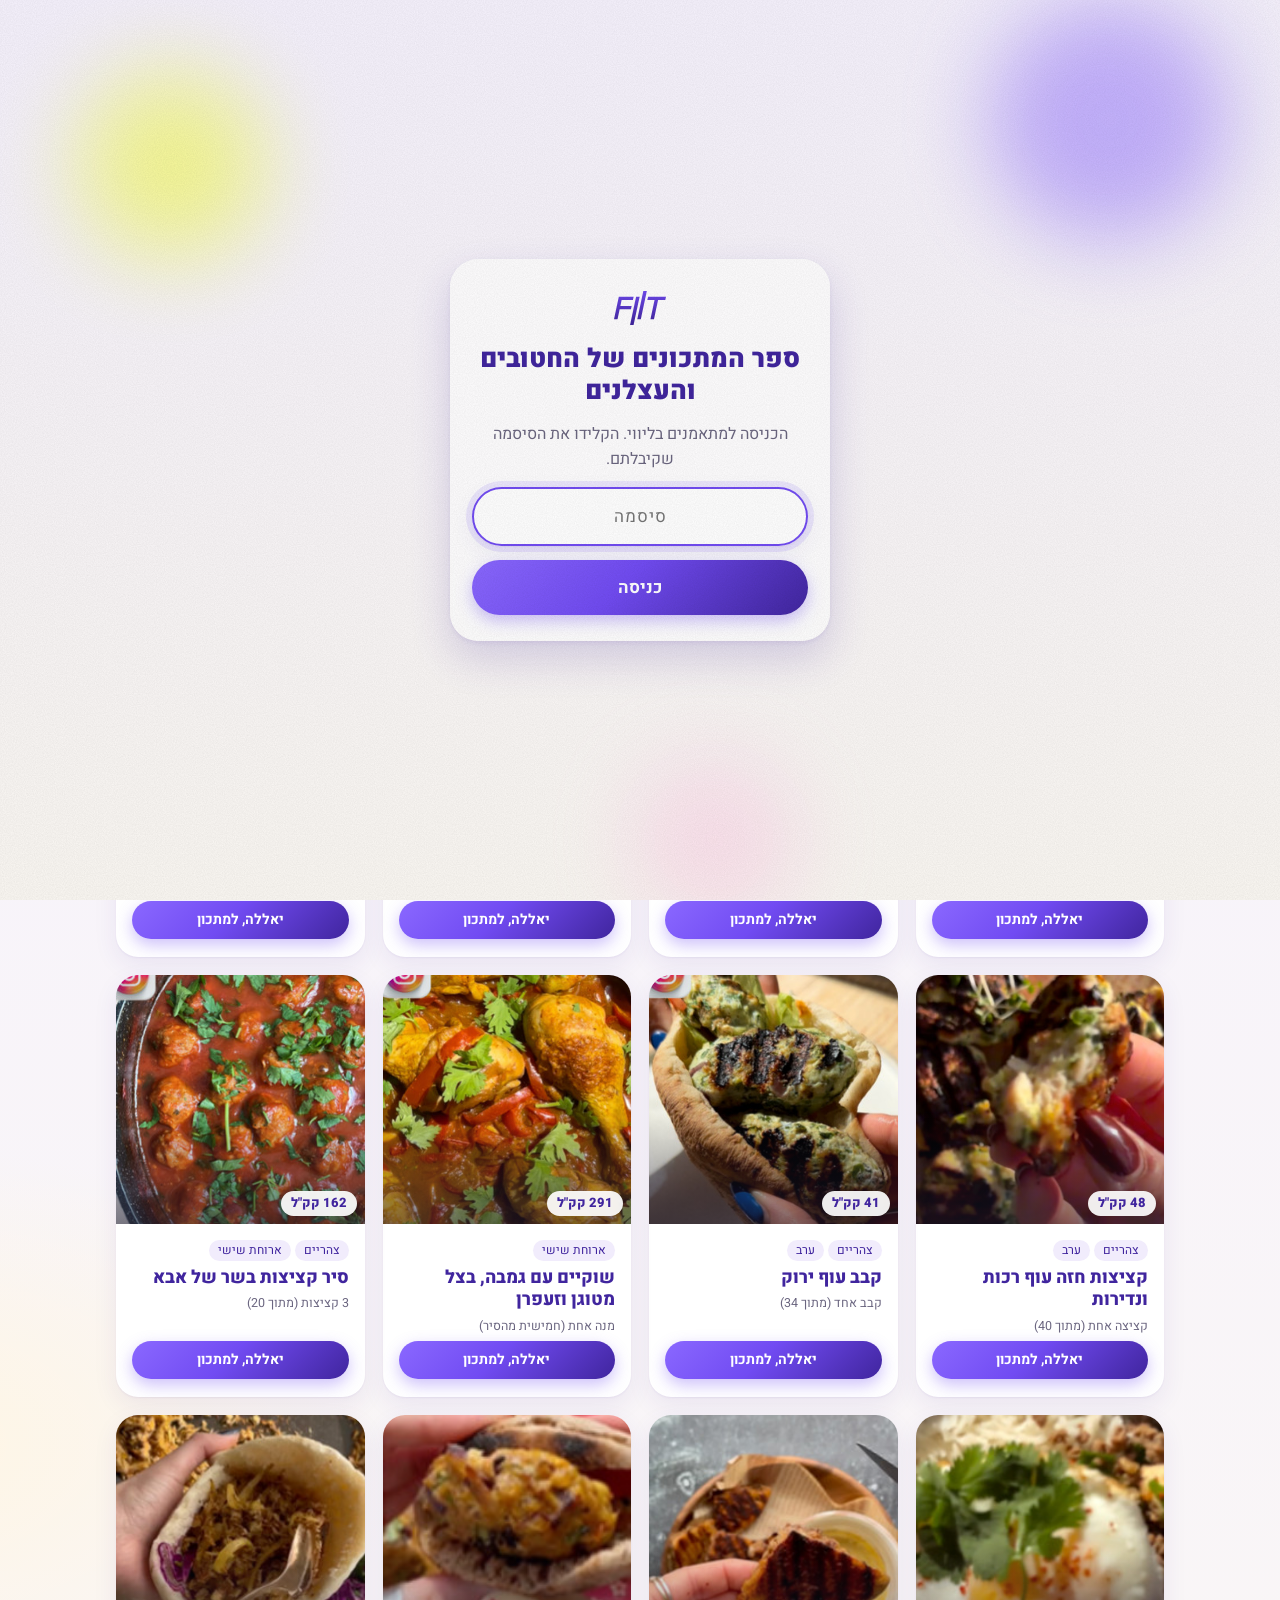
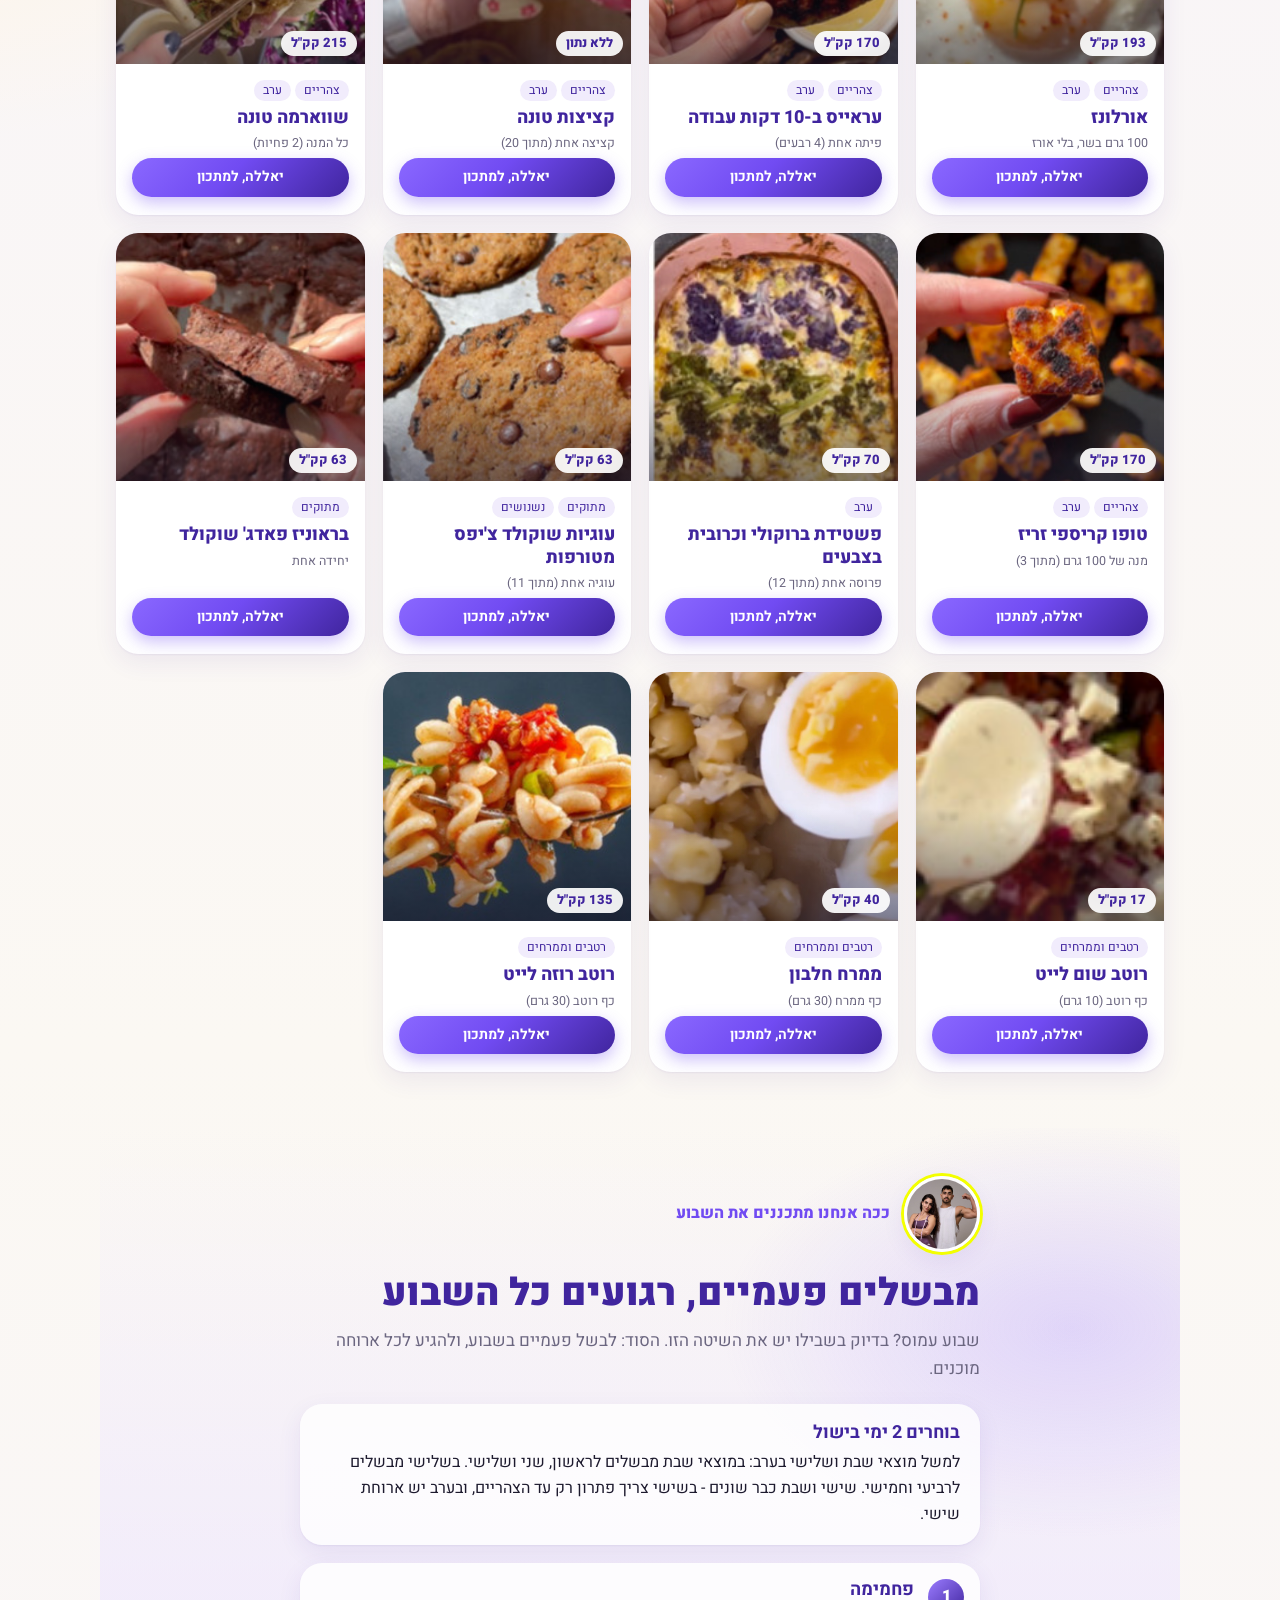
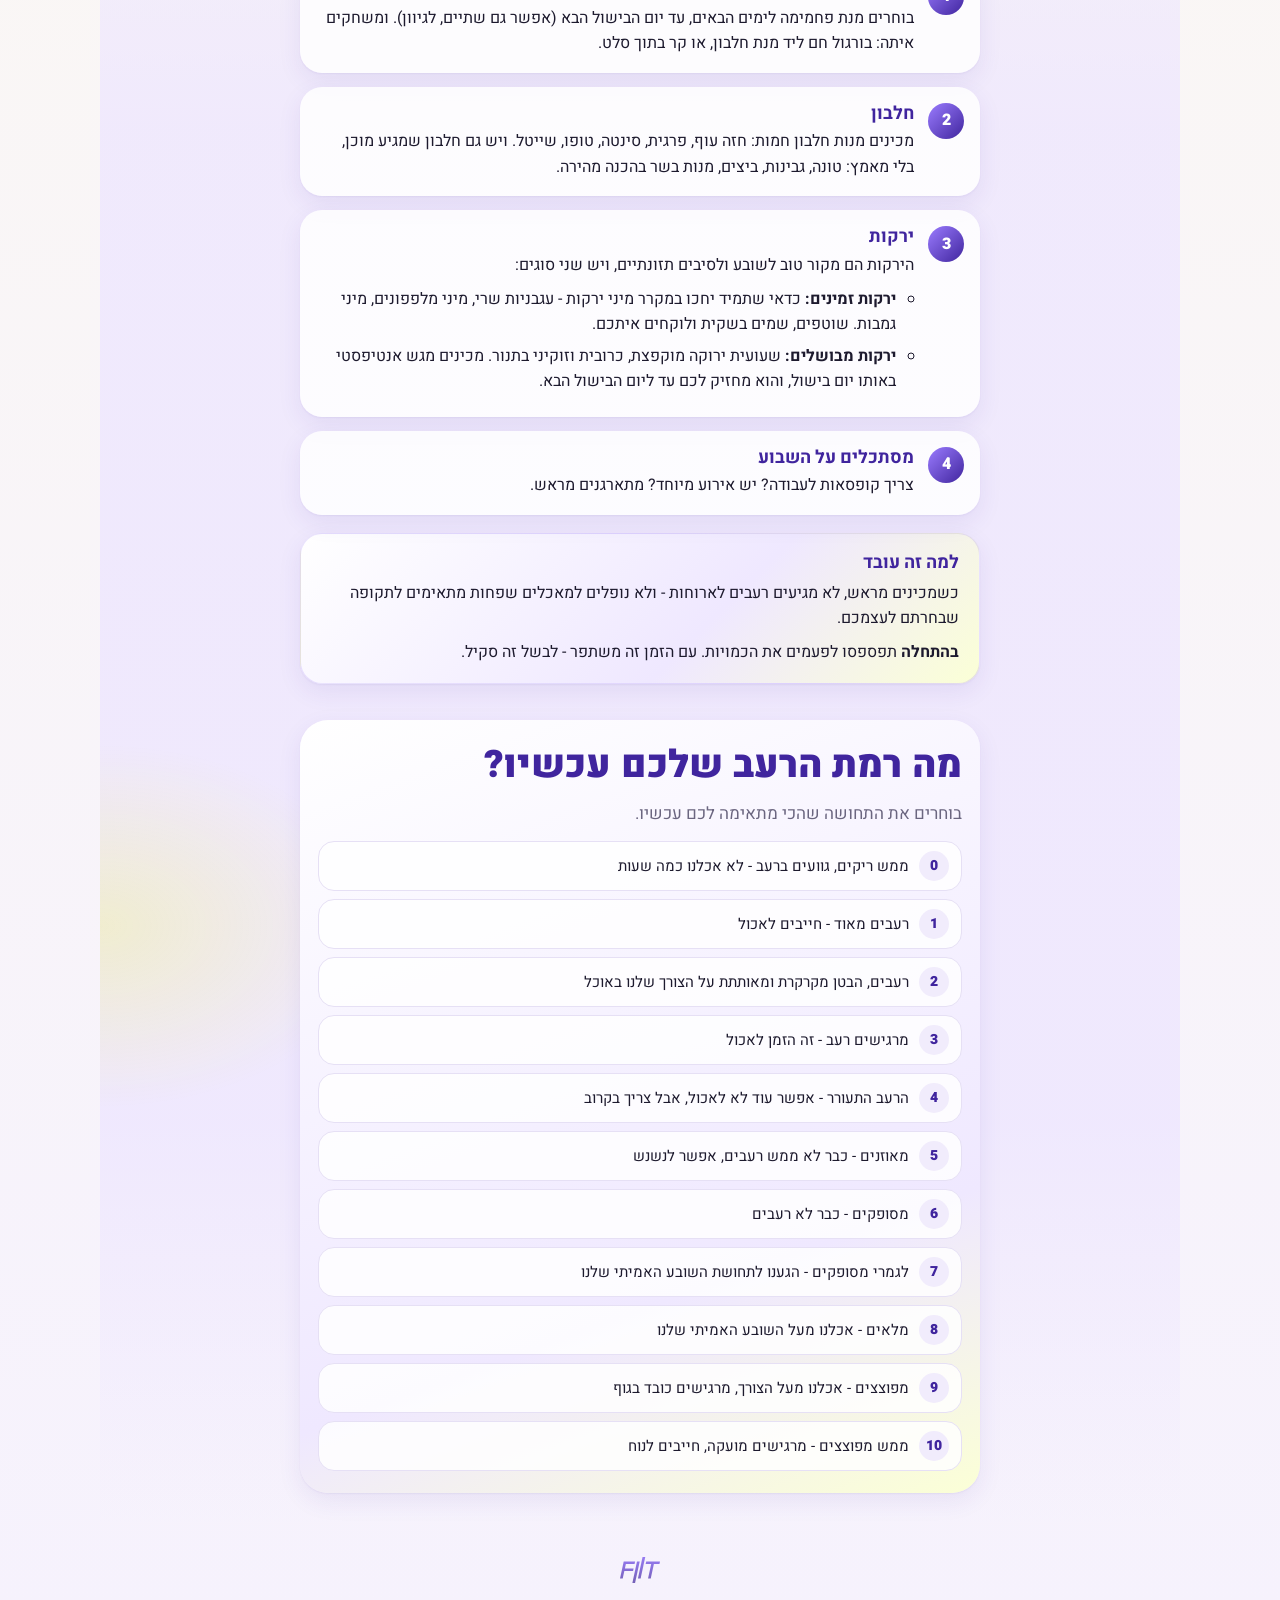
==== commit e319dfa9: "שם ספר המתכונים: החטובים והעצלנים Co-Authored-By: Claude Opus 5.5 <noreply@anthropic.com>" ====
--- a/index.html
+++ b/index.html
@@ -19,7 +19,7 @@
     </div>
     <form class="gate-card" id="gateForm" autocomplete="off">
       <img src="assets/logo.svg" alt="TOOFIT" class="gate-logo">
-      <h1 id="gateTitle">ספר המתכונים של <span class="hl">העצלנים והחטובים</span></h1>
+      <h1 id="gateTitle">ספר המתכונים של <span class="hl">החטובים והעצלנים</span></h1>
       <p>הכניסה למתאמנים בליווי. הקלידו את הסיסמה שקיבלתם.</p>
       <label class="search gate-field">
         <input id="gatePassword" type="password" placeholder="סיסמה" aria-label="סיסמה" required>
@@ -41,7 +41,7 @@
       <div class="blobs" aria-hidden="true">
         <span class="blob b1"></span><span class="blob b2"></span><span class="blob b3"></span>
       </div>
-      <h1>ספר המתכונים של <span class="hl">העצלנים והחטובים</span></h1>
+      <h1>ספר המתכונים של <span class="hl">החטובים והעצלנים</span></h1>
       <p>אוכל טעים ומגוון, עם כל הערכים התזונתיים - בלי להרגיש בדיאטה.</p>
     </section>
 
